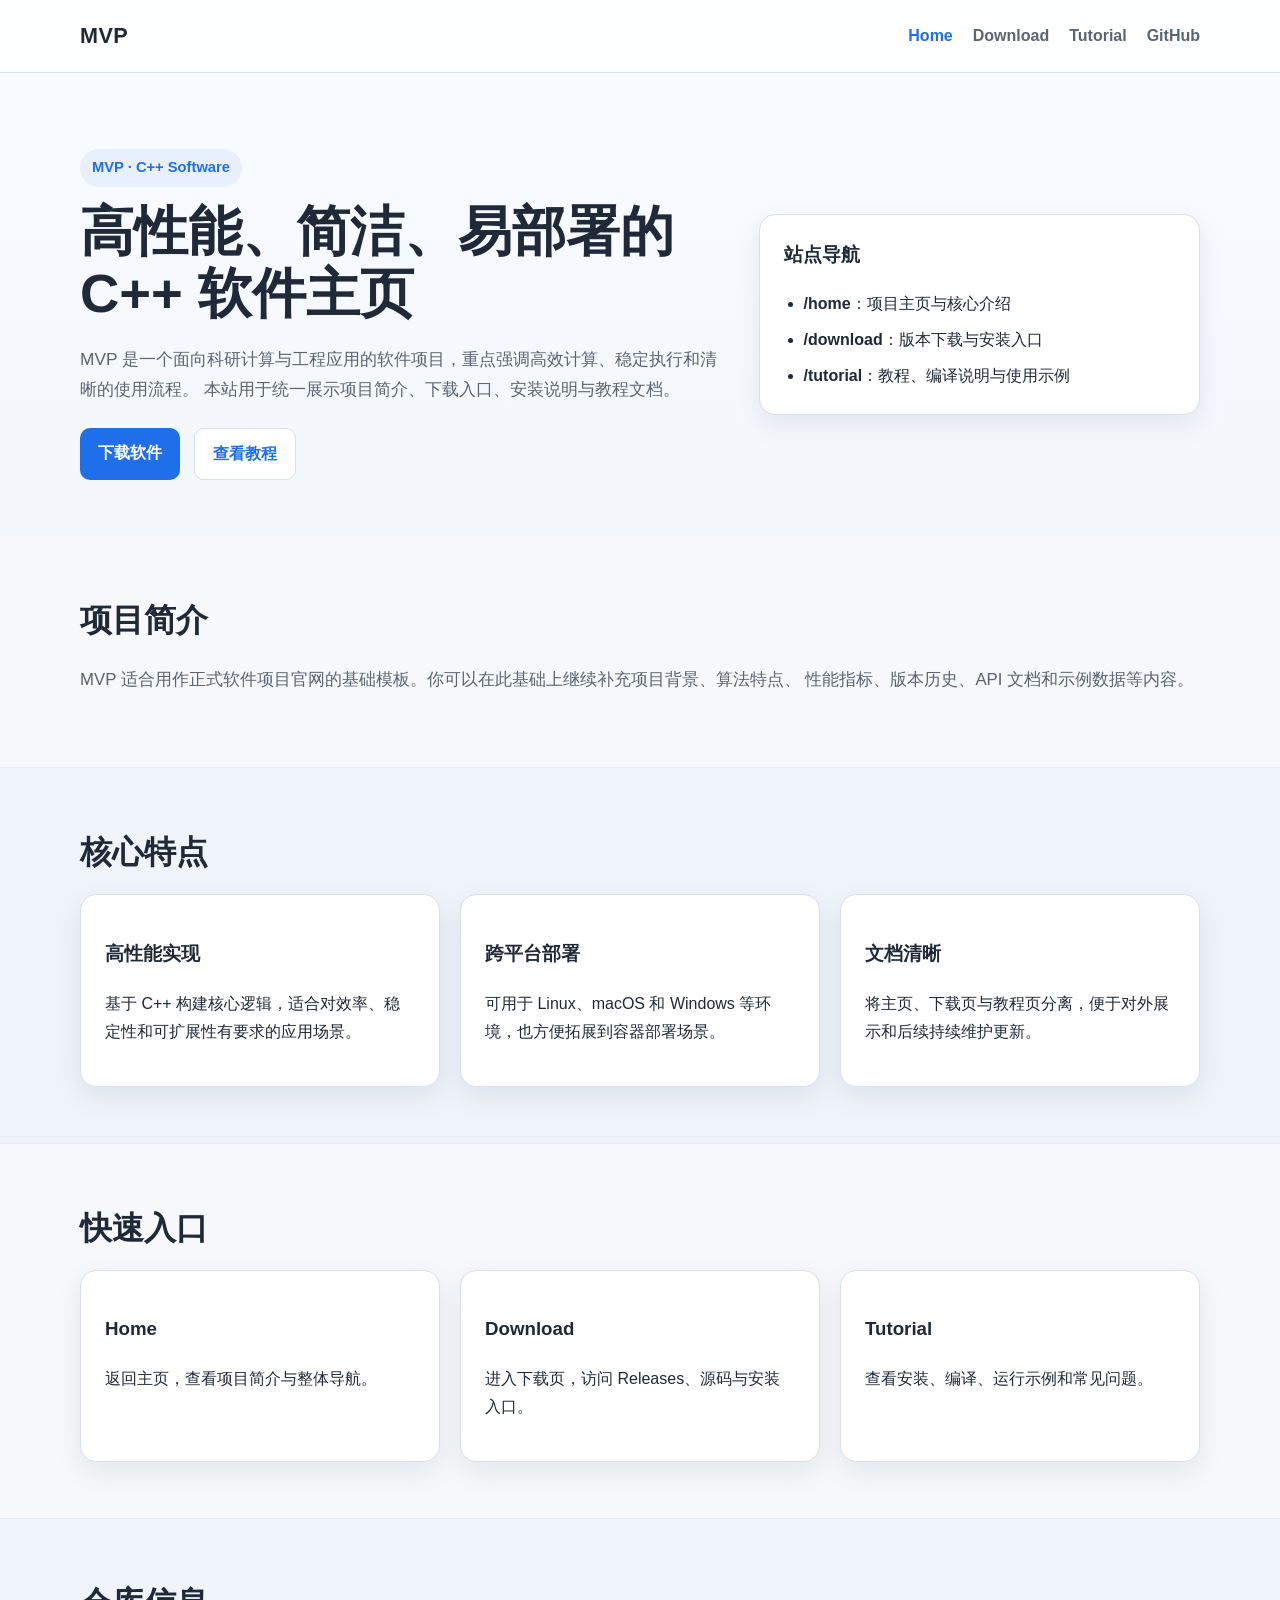
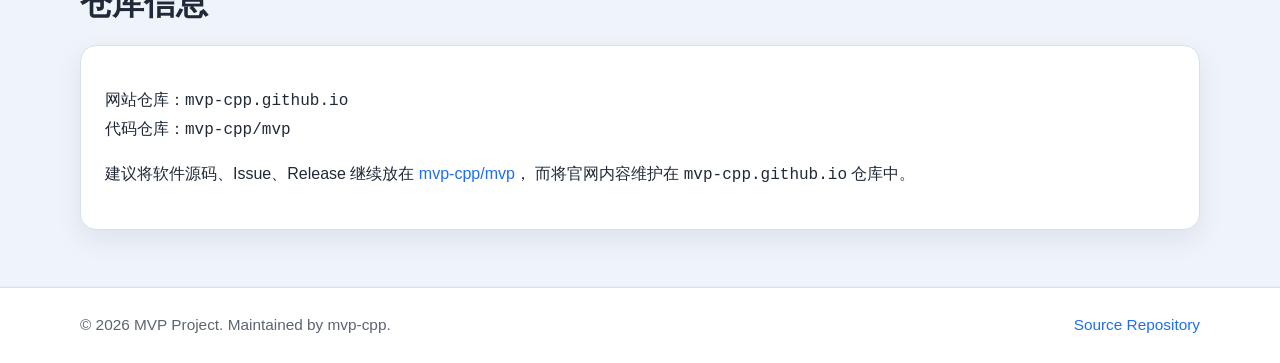
==== index.html @ fa1b7abc "Add files via upload" ====
<!DOCTYPE html>
<html lang="zh-CN">
<head>
  <meta charset="UTF-8" />
  <meta http-equiv="refresh" content="0; url=/home/" />
  <meta name="viewport" content="width=device-width, initial-scale=1.0" />
  <title>MVP</title>
  <link rel="canonical" href="https://mvp-cpp.github.io/home/" />
  <script>
    window.location.replace("/home/");
  </script>
</head>
<body>
  <p>正在跳转到 <a href="/home/">MVP 主页</a> ...</p>
</body>
</html>
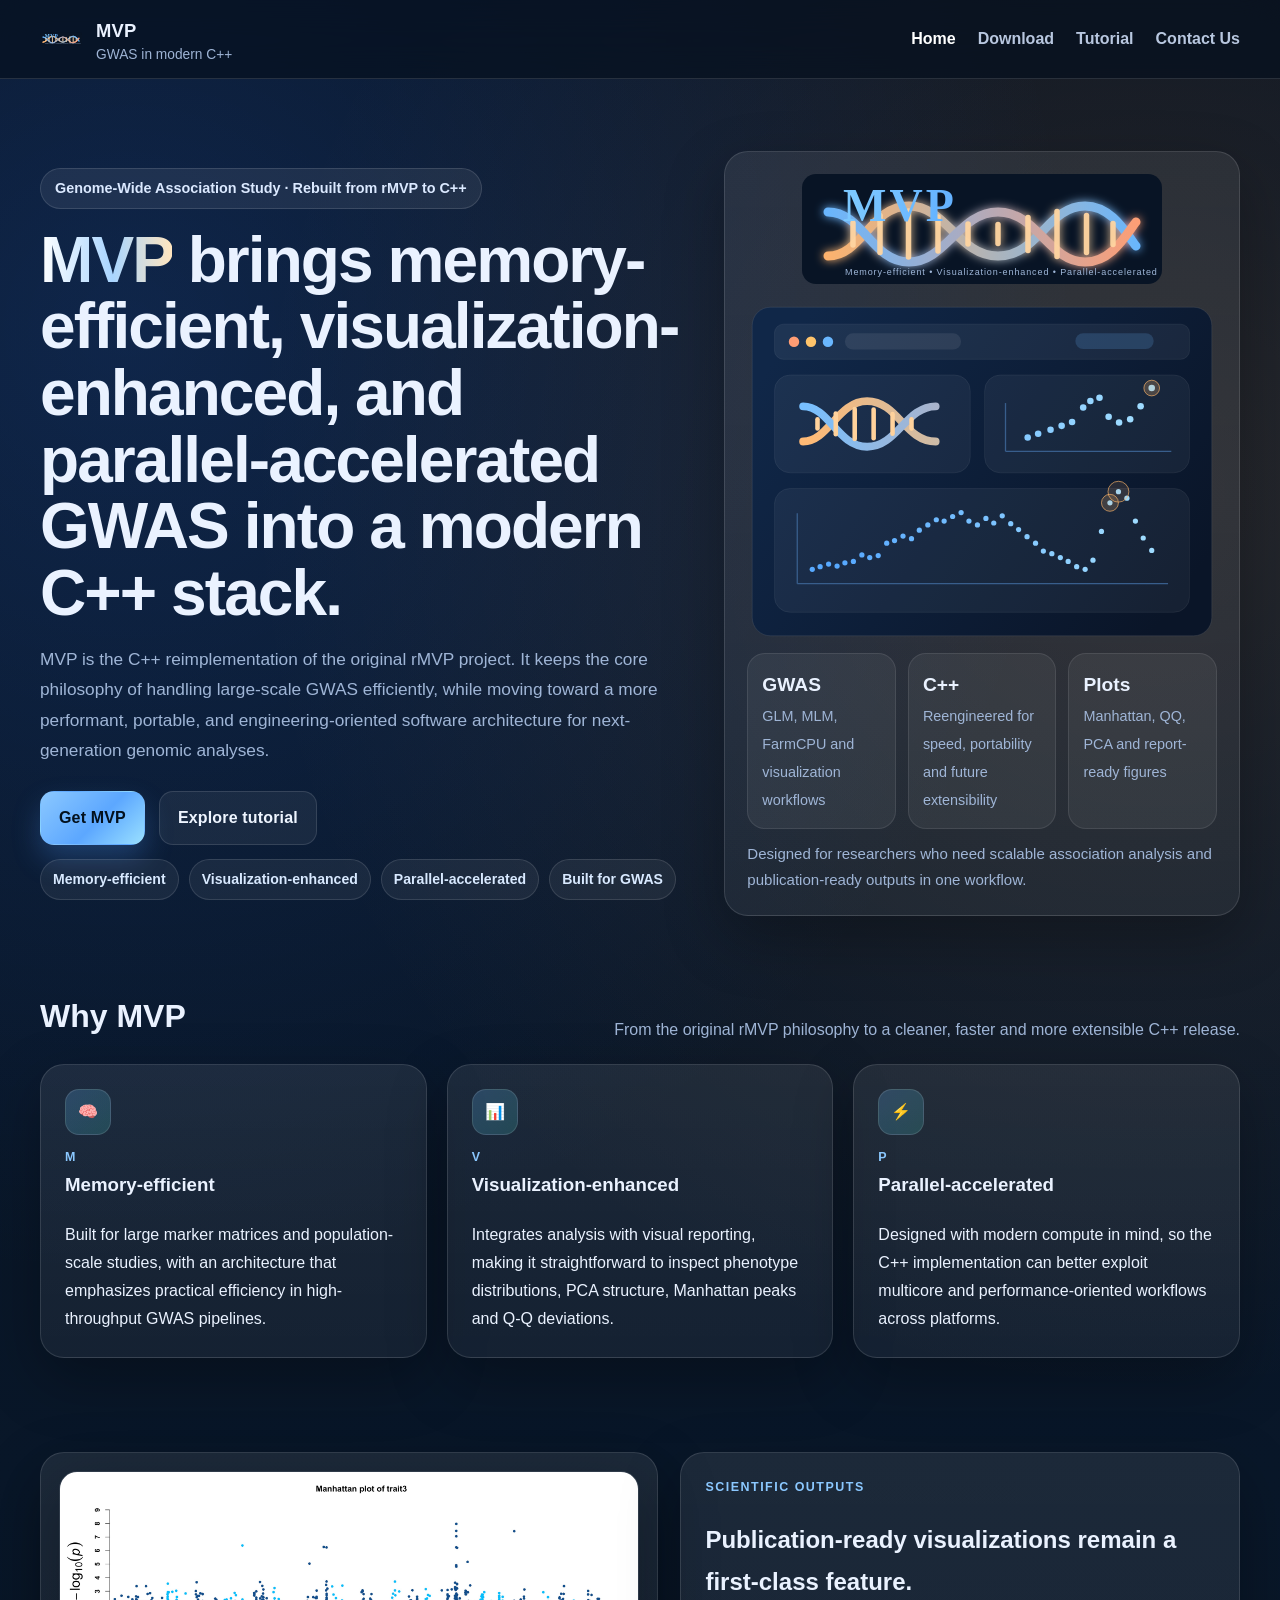
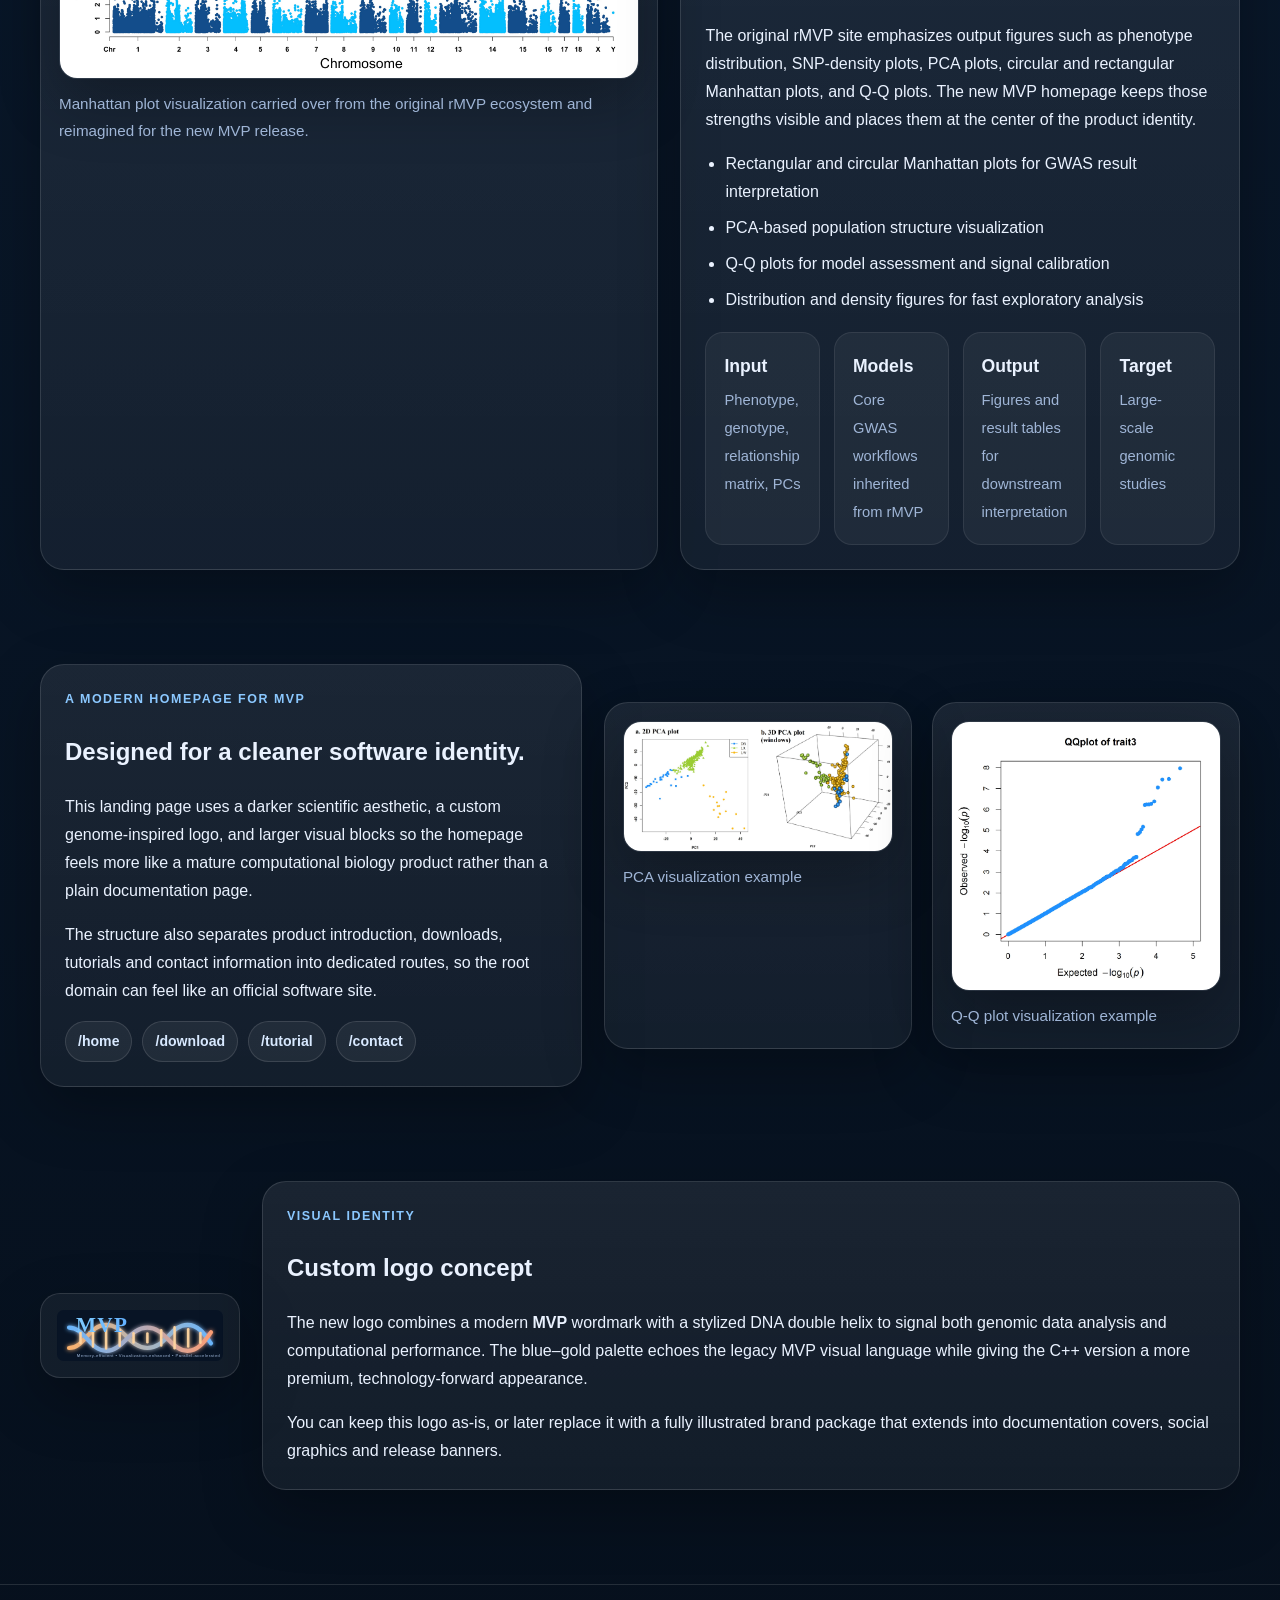
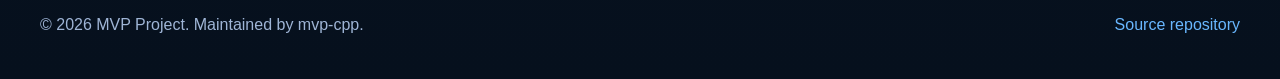
==== commit f5299b3a: "Add files via upload" ====
--- a/index.html
+++ b/index.html
@@ -1,16 +1 @@
-<!DOCTYPE html>
-<html lang="zh-CN">
-<head>
-  <meta charset="UTF-8" />
-  <meta http-equiv="refresh" content="0; url=/home/" />
-  <meta name="viewport" content="width=device-width, initial-scale=1.0" />
-  <title>MVP</title>
-  <link rel="canonical" href="https://mvp-cpp.github.io/home/" />
-  <script>
-    window.location.replace("/home/");
-  </script>
-</head>
-<body>
-  <p>正在跳转到 <a href="/home/">MVP 主页</a> ...</p>
-</body>
-</html>
+<!DOCTYPE html><html lang="zh-CN"><head><meta charset="UTF-8" /><meta http-equiv="refresh" content="0; url=/home/" /><meta name="viewport" content="width=device-width, initial-scale=1.0" /><title>MVP</title><link rel="canonical" href="https://mvp-cpp.github.io/home/" /><script>window.location.replace("/home/");</script></head><body><p>Redirecting to <a href="/home/">/home/</a> ...</p></body></html>
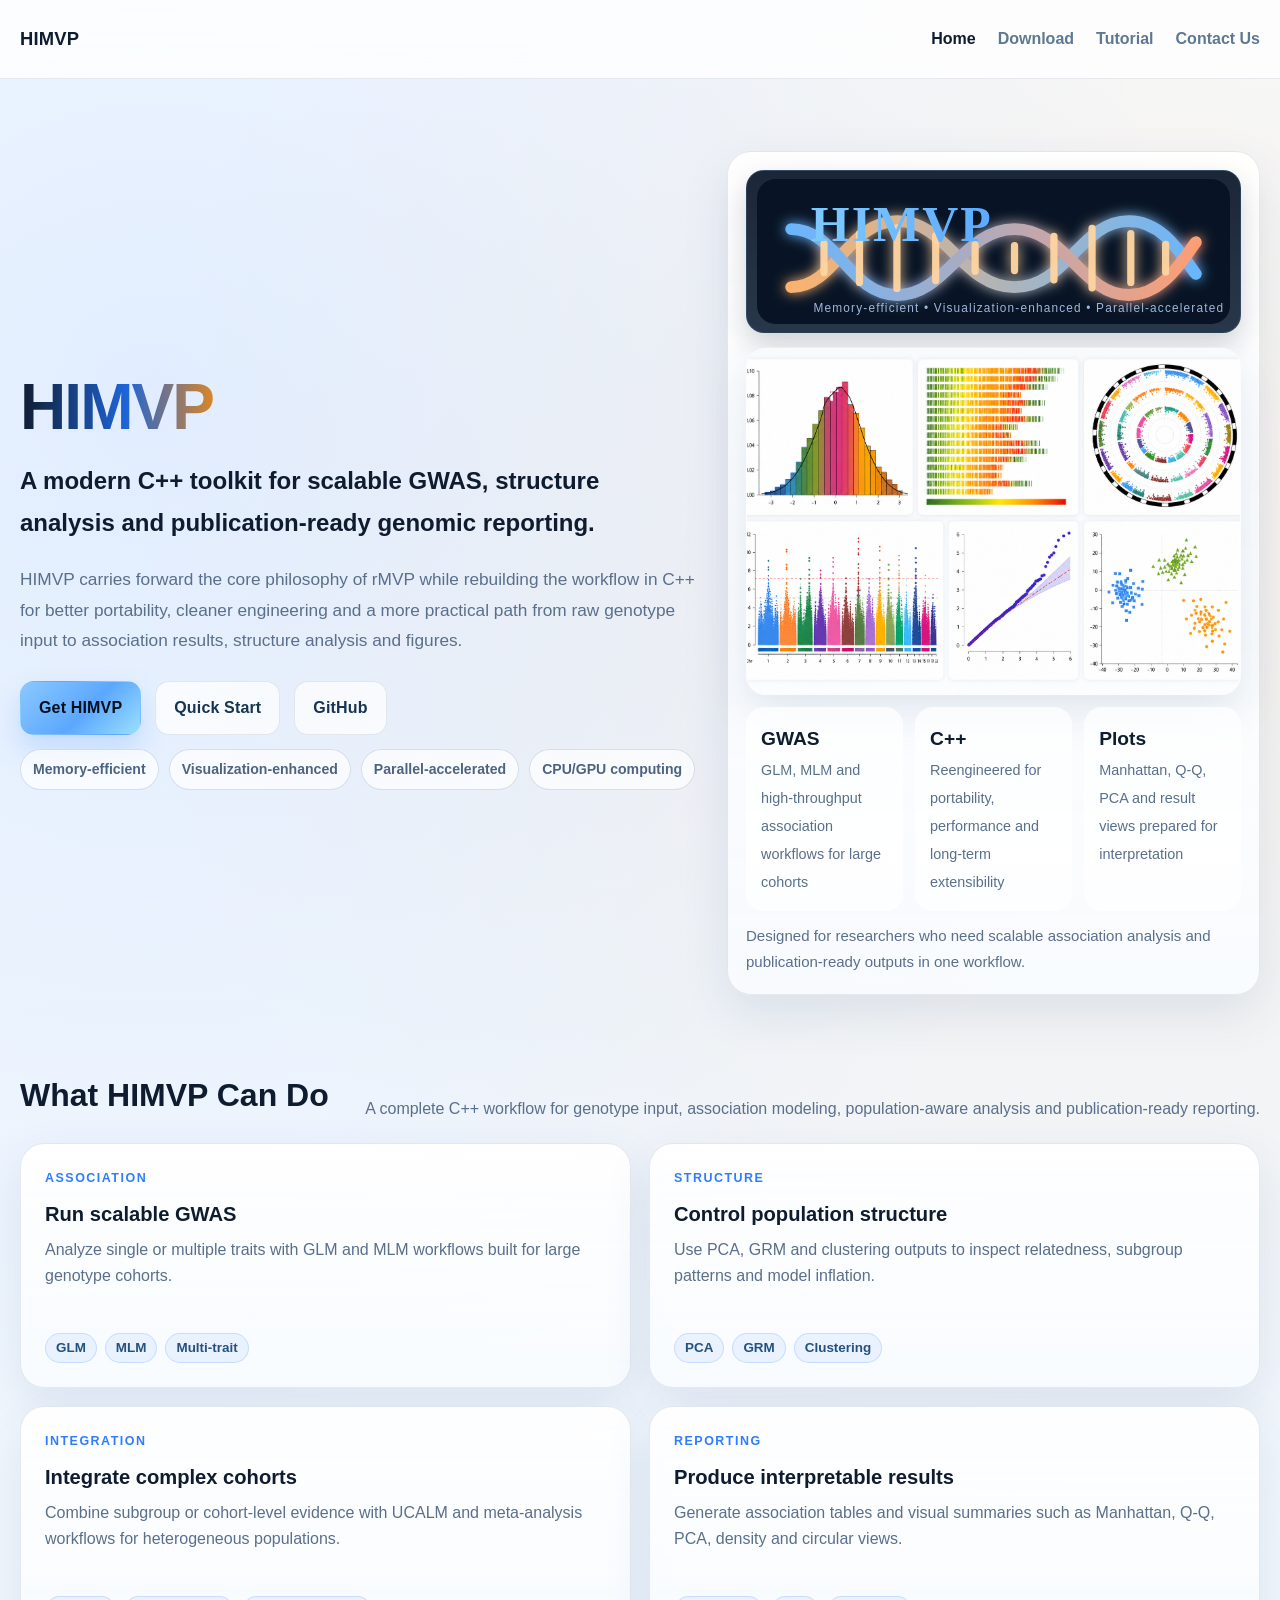
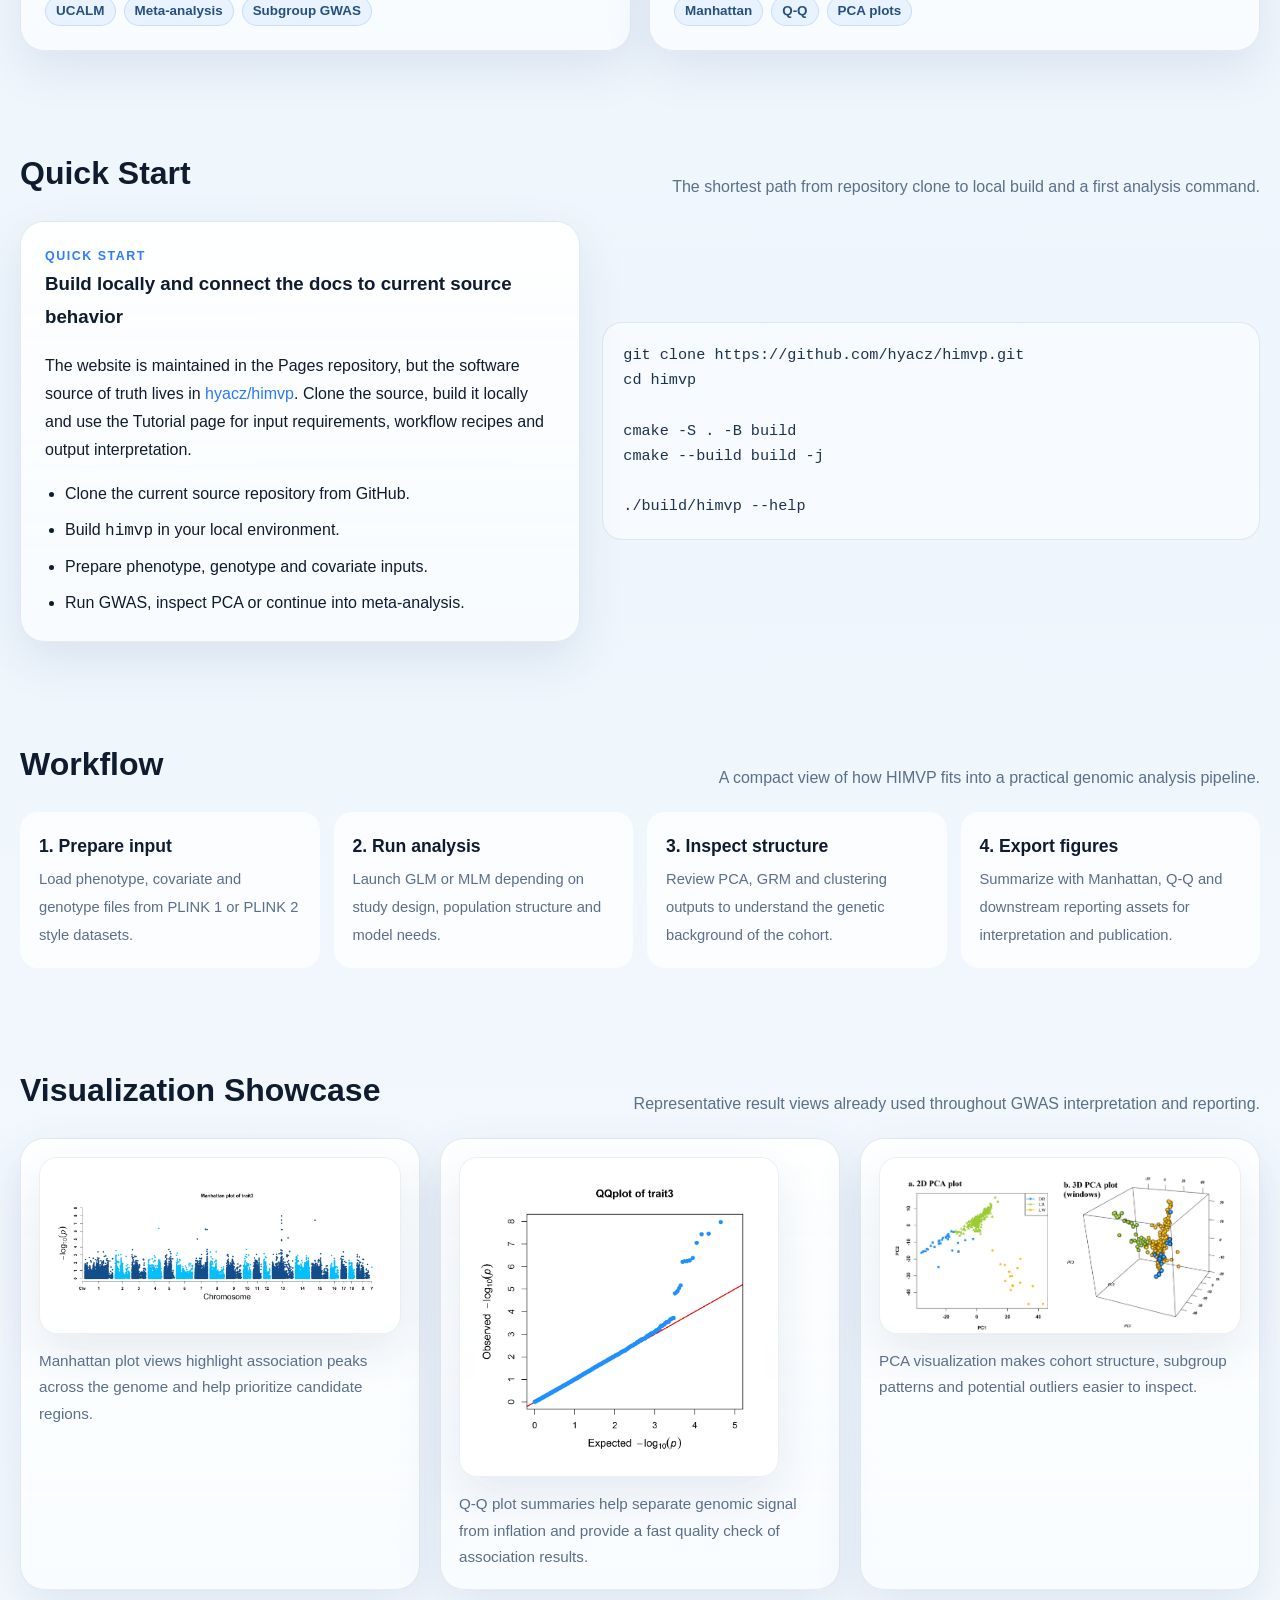
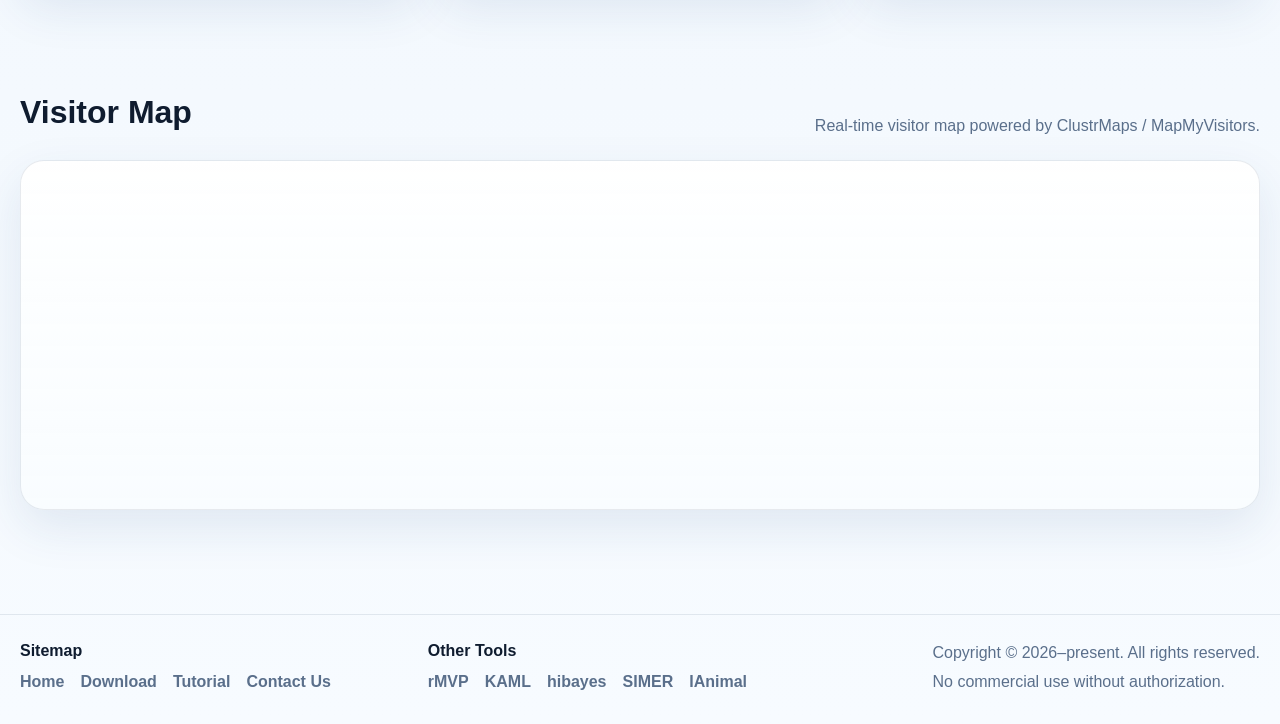
==== commit 1415bb84: "Refactor tutorial into chapter pages" ====
--- a/index.html
+++ b/index.html
@@ -1 +1 @@
-<!DOCTYPE html><html lang="zh-CN"><head><meta charset="UTF-8" /><meta http-equiv="refresh" content="0; url=/home/" /><meta name="viewport" content="width=device-width, initial-scale=1.0" /><title>MVP</title><link rel="canonical" href="https://mvp-cpp.github.io/home/" /><script>window.location.replace("/home/");</script></head><body><p>Redirecting to <a href="/home/">/home/</a> ...</p></body></html>+<!DOCTYPE html><html lang="zh-CN"><head><meta charset="UTF-8" /><meta http-equiv="refresh" content="0; url=/home/" /><meta name="viewport" content="width=device-width, initial-scale=1.0" /><title>HIMVP</title><link rel="canonical" href="https://mvp-cpp.github.io/home/" /><script>window.location.replace("/home/");</script></head><body><p>Redirecting to <a href="/home/">/home/</a> ...</p></body></html>
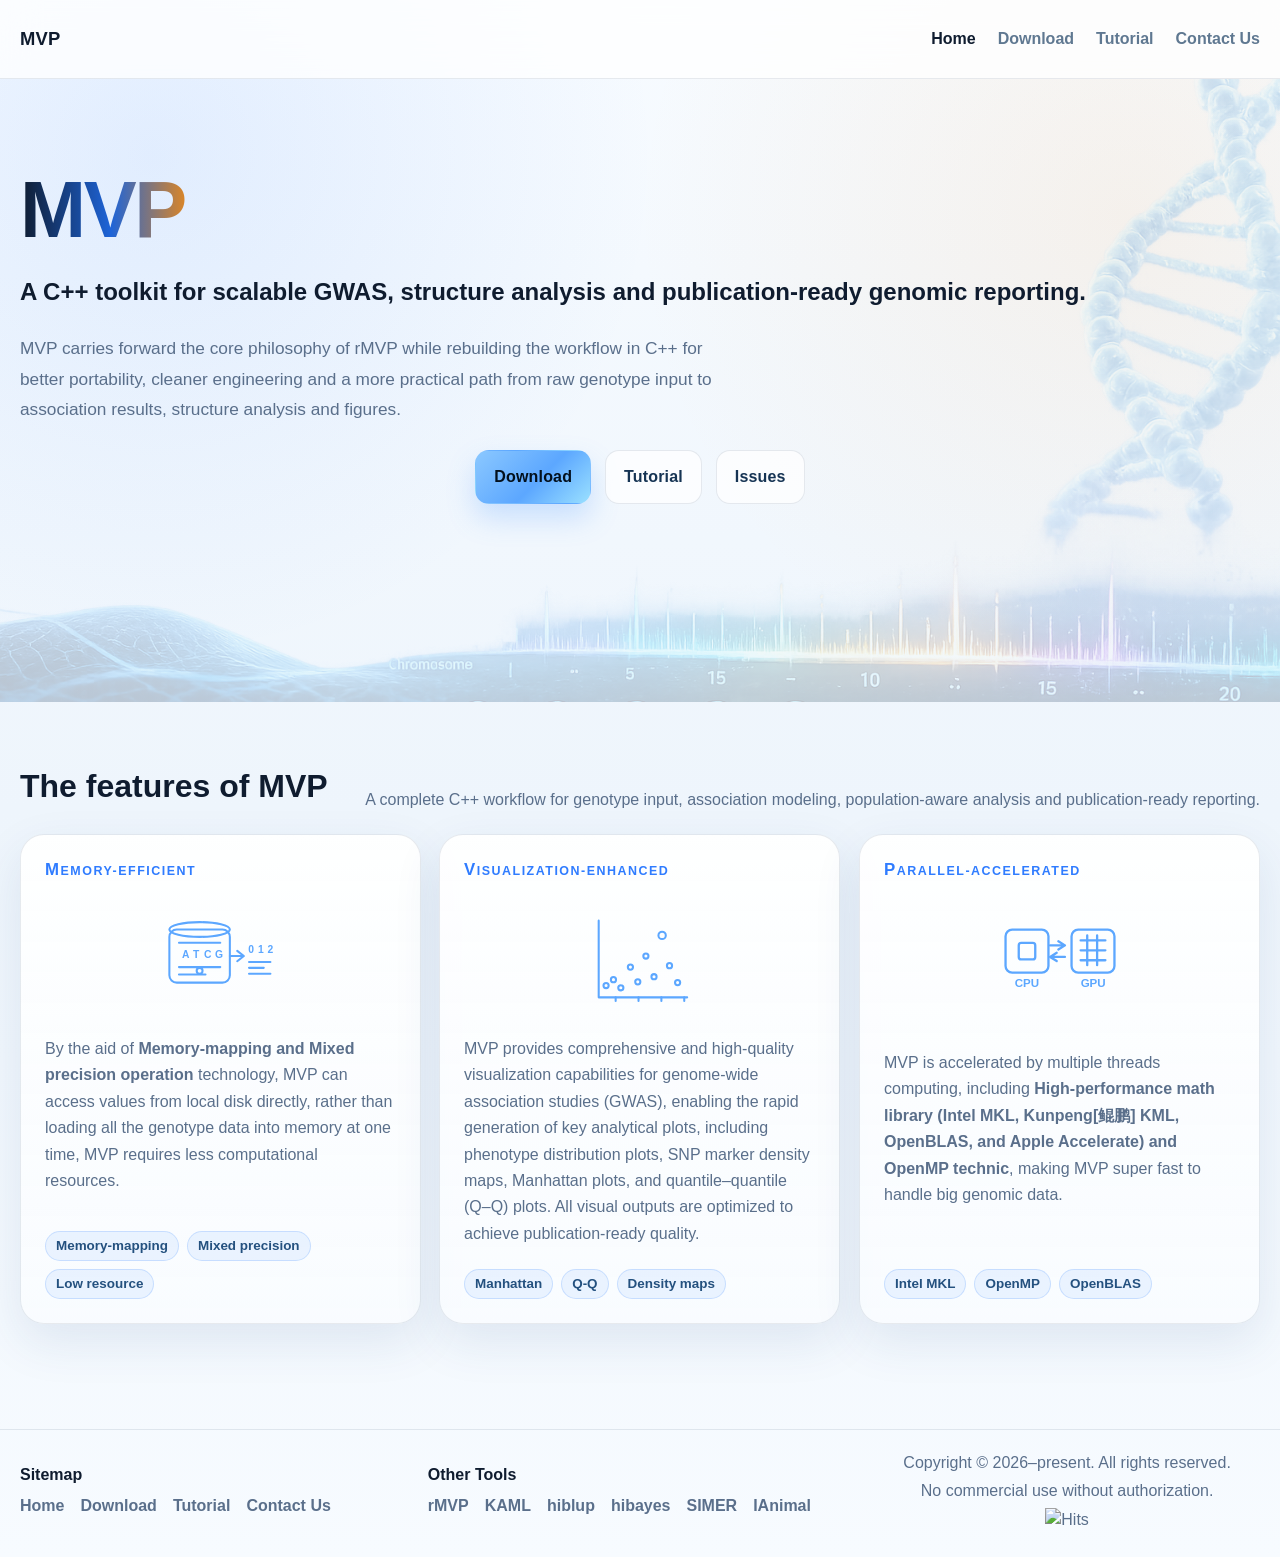
==== commit 624bb9ce: "Update tutorial content to reflect rebranding from HIMVP to MVP - Changed title and meta description" ====
--- a/index.html
+++ b/index.html
@@ -1 +1 @@
-<!DOCTYPE html><html lang="zh-CN"><head><meta charset="UTF-8" /><meta http-equiv="refresh" content="0; url=/home/" /><meta name="viewport" content="width=device-width, initial-scale=1.0" /><title>HIMVP</title><link rel="canonical" href="https://mvp-cpp.github.io/home/" /><script>window.location.replace("/home/");</script></head><body><p>Redirecting to <a href="/home/">/home/</a> ...</p></body></html>+<!DOCTYPE html><html lang="zh-CN"><head><meta charset="UTF-8" /><meta http-equiv="refresh" content="0; url=/home/" /><meta name="viewport" content="width=device-width, initial-scale=1.0" /><title>MVP</title><link rel="canonical" href="https://mvp-cpp.github.io/home/" /><script>window.location.replace("/home/");</script></head><body><p>Redirecting to <a href="/home/">/home/</a> ...</p></body></html>
